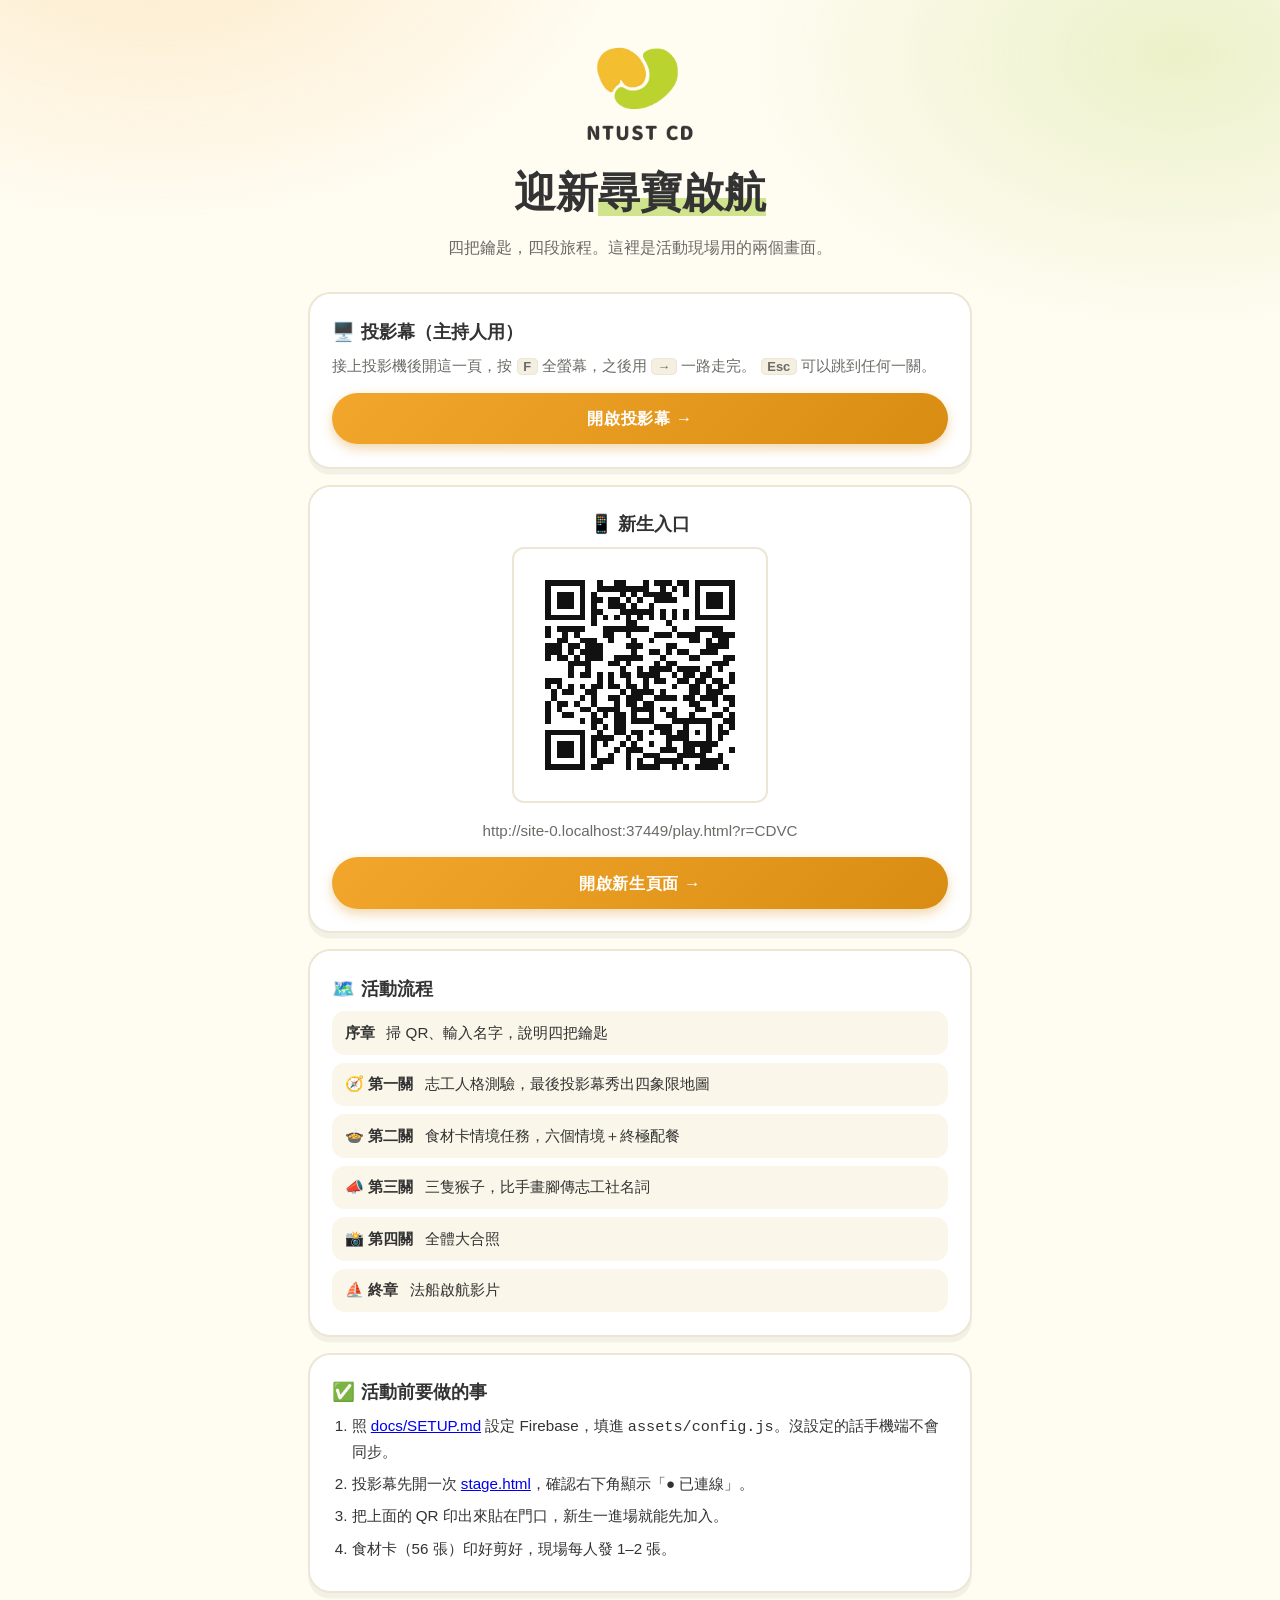
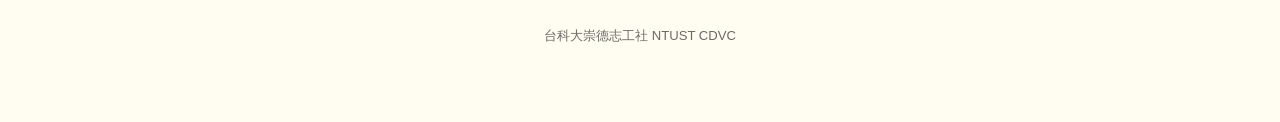
==== index.html @ 12985b8a "迎新尋寶網站：投影幕主控、手機同步、四關流程 投影幕 (stage.html) 用鍵盤跑完 56 個畫面，新生掃 QR 進 play.html 輸入名字後跟著主持人的節奏作答；兩端透過 Firebas" ====
<!DOCTYPE html>
<html lang="zh-Hant">
<head>
<meta charset="UTF-8">
<meta name="viewport" content="width=device-width, initial-scale=1">
<title>尋寶啟航｜台科大崇德志工社 迎新</title>
<meta name="description" content="台科大崇德志工社迎新活動的現場互動網站：志工人格測驗、食材卡任務、三隻猴子。">
<meta name="robots" content="noindex">
<link rel="icon" href="assets/logo1.webp">
<link rel="stylesheet" href="assets/theme.css">
<style>
  body{background:var(--cream);color:var(--ink);}
  body::before{
    content:"";position:fixed;inset:0;z-index:-1;
    background:
      radial-gradient(48rem 30rem at 12% -8%, rgba(242,167,44,.20), transparent 62%),
      radial-gradient(44rem 28rem at 92% 6%, rgba(169,206,59,.22), transparent 62%);
  }
  .wrap{width:100%;max-width:44rem;margin:0 auto;padding:2.5rem 1.25rem 4rem;}
  .logo{width:min(9rem,36vw);height:auto;display:block;margin:0 auto .75rem;}
  h1{margin:.25rem 0 .5rem;text-align:center;font-size:clamp(1.8rem,6vw,2.6rem);font-weight:900;}
  h1 em{font-style:normal;background:linear-gradient(180deg,transparent 62%,rgba(169,206,59,.55) 62%);}
  .lede{text-align:center;color:var(--ink-soft);margin:0 auto 2rem;max-width:28rem;}

  .card{
    background:var(--card);border:2px solid var(--line);border-radius:1.4rem;
    padding:1.4rem;box-shadow:0 .35rem 0 rgba(51,51,51,.06);margin-bottom:1rem;
  }
  .card h2{margin:0 0 .5rem;font-size:1.15rem;font-weight:900;}
  .card p{margin:0 0 .9rem;color:var(--ink-soft);font-size:.95rem;}
  .card .btn{width:100%;}

  .qrbox{text-align:center;}
  .qrbox .qr{width:min(16rem,60vw);margin:0 auto 1rem;border:2px solid var(--line);}
  .url{font-size:.82rem;color:var(--ink-soft);word-break:break-all;}

  ol{padding-left:1.2rem;margin:0;}
  ol li{margin-bottom:.5rem;font-size:.95rem;}
  kbd{
    font:inherit;font-size:.85em;padding:0 .35rem;border-radius:.3rem;
    background:#F4EFE0;border:1px solid var(--line);font-weight:800;
  }
  .flow{list-style:none;padding:0;margin:0;display:grid;gap:.5rem;}
  .flow li{
    display:flex;gap:.7rem;align-items:baseline;
    padding:.6rem .8rem;border-radius:.8rem;background:#FAF6EA;font-size:.95rem;
  }
  .flow b{flex:none;}
  .foot{margin-top:2rem;text-align:center;font-size:.82rem;color:var(--ink-soft);}
</style>
</head>
<body>
<main class="wrap">
  <img class="logo" src="assets/logo1.webp" alt="台科大崇德志工社社徽">
  <h1>迎新<em>尋寶啟航</em></h1>
  <p class="lede">四把鑰匙，四段旅程。這裡是活動現場用的兩個畫面。</p>

  <div class="card">
    <h2>🖥️ 投影幕（主持人用）</h2>
    <p>接上投影機後開這一頁，按 <kbd>F</kbd> 全螢幕，之後用 <kbd>→</kbd> 一路走完。
       <kbd>Esc</kbd> 可以跳到任何一關。</p>
    <a class="btn" href="stage.html">開啟投影幕 →</a>
  </div>

  <div class="card qrbox">
    <h2>📱 新生入口</h2>
    <div class="qr" id="qr"></div>
    <p class="url" id="url"></p>
    <a class="btn" href="play.html">開啟新生頁面 →</a>
  </div>

  <div class="card">
    <h2>🗺️ 活動流程</h2>
    <ul class="flow">
      <li><b>序章</b><span>掃 QR、輸入名字，說明四把鑰匙</span></li>
      <li><b>🧭 第一關</b><span>志工人格測驗，最後投影幕秀出四象限地圖</span></li>
      <li><b>🍲 第二關</b><span>食材卡情境任務，六個情境＋終極配餐</span></li>
      <li><b>📣 第三關</b><span>三隻猴子，比手畫腳傳志工社名詞</span></li>
      <li><b>📸 第四關</b><span>全體大合照</span></li>
      <li><b>⛵ 終章</b><span>法船啟航影片</span></li>
    </ul>
  </div>

  <div class="card">
    <h2>✅ 活動前要做的事</h2>
    <ol>
      <li>照 <a href="docs/SETUP.md">docs/SETUP.md</a> 設定 Firebase，填進 <code>assets/config.js</code>。沒設定的話手機端不會同步。</li>
      <li>投影幕先開一次 <a href="stage.html">stage.html</a>，確認右下角顯示「● 已連線」。</li>
      <li>把上面的 QR 印出來貼在門口，新生一進場就能先加入。</li>
      <li>食材卡（56 張）印好剪好，現場每人發 1–2 張。</li>
    </ol>
  </div>

  <p class="foot">台科大崇德志工社 NTUST CDVC</p>
</main>

<script src="assets/config.js"></script>
<script src="assets/qrcode.js"></script>
<script src="assets/net.js"></script>
<script>
(function () {
  "use strict";
  var url = window.CDVC_NET.playUrl();
  document.getElementById("url").textContent = url;
  try {
    document.getElementById("qr").innerHTML = window.CDVC_QR.svg(url);
  } catch (e) {
    document.getElementById("qr").textContent = "QR 產生失敗";
  }
})();
</script>
</body>
</html>
---- assets/theme.css ----
/* ============================================================
   共用樣式：色票沿用社網 quiz.html，另外加一組給投影幕用的深色調。
   投影機的對比通常比螢幕差，深底亮字在後排看起來最清楚。
   ============================================================ */
:root{
  /* 社團色 */
  --orange:#F2A72C;
  --orange-dark:#D98C12;
  --green:#A9CE3B;
  --green-dark:#82A821;
  --ink:#333333;
  --ink-soft:#6b6b66;
  --cream:#FFFCF2;
  --card:#ffffff;
  --line:#EDE6D4;
  --err:#C4453B;

  /* 投影幕：夜海與藏寶圖 */
  --sea:#0B1B2B;
  --sea-2:#12293F;
  --sea-3:#1B3A57;
  --gold:#F5C451;
  --parchment:#F6E7C6;
  --foam:#CFE6F2;

  --font:"Noto Sans TC","PingFang TC","Microsoft JhengHei",-apple-system,
         BlinkMacSystemFont,"Segoe UI",sans-serif;
}

*,*::before,*::after{box-sizing:border-box;}

body{
  margin:0;
  font-family:var(--font);
  line-height:1.6;
  -webkit-font-smoothing:antialiased;
}

[hidden]{display:none!important;}

/* ---------- 按鈕 ---------- */
.btn{
  display:inline-flex;
  align-items:center;
  justify-content:center;
  gap:.45rem;
  padding:.8rem 1.6rem;
  border:none;
  border-radius:999px;
  background:linear-gradient(135deg,var(--orange),var(--orange-dark));
  color:#fff;
  font-family:inherit;
  font-size:1.02rem;
  font-weight:900;
  letter-spacing:.04em;
  cursor:pointer;
  text-decoration:none;
  box-shadow:0 .3rem .7rem rgba(217,140,18,.35);
  transition:transform .18s ease, box-shadow .18s ease, filter .18s ease;
}
.btn:hover{transform:translateY(-.15rem);box-shadow:0 .5rem 1rem rgba(217,140,18,.4);}
.btn:focus-visible{outline:3px solid var(--ink);outline-offset:3px;}
.btn[disabled]{filter:grayscale(.6);opacity:.6;cursor:not-allowed;transform:none;}

.btn--ghost{
  background:transparent;
  color:var(--ink-soft);
  border:2px solid var(--line);
  box-shadow:none;
  font-weight:700;
  font-size:.9rem;
  padding:.6rem 1.2rem;
}
.btn--ghost:hover{color:var(--ink);border-color:var(--ink-soft);box-shadow:none;}

/* ---------- QR ---------- */
.qr{
  display:block;
  background:#fff;
  border-radius:.75rem;
  padding:.5rem;
  line-height:0;
}
.qr svg{display:block;width:100%;height:auto;}

@media (prefers-reduced-motion:reduce){
  *{transition:none!important;animation:none!important;}
}
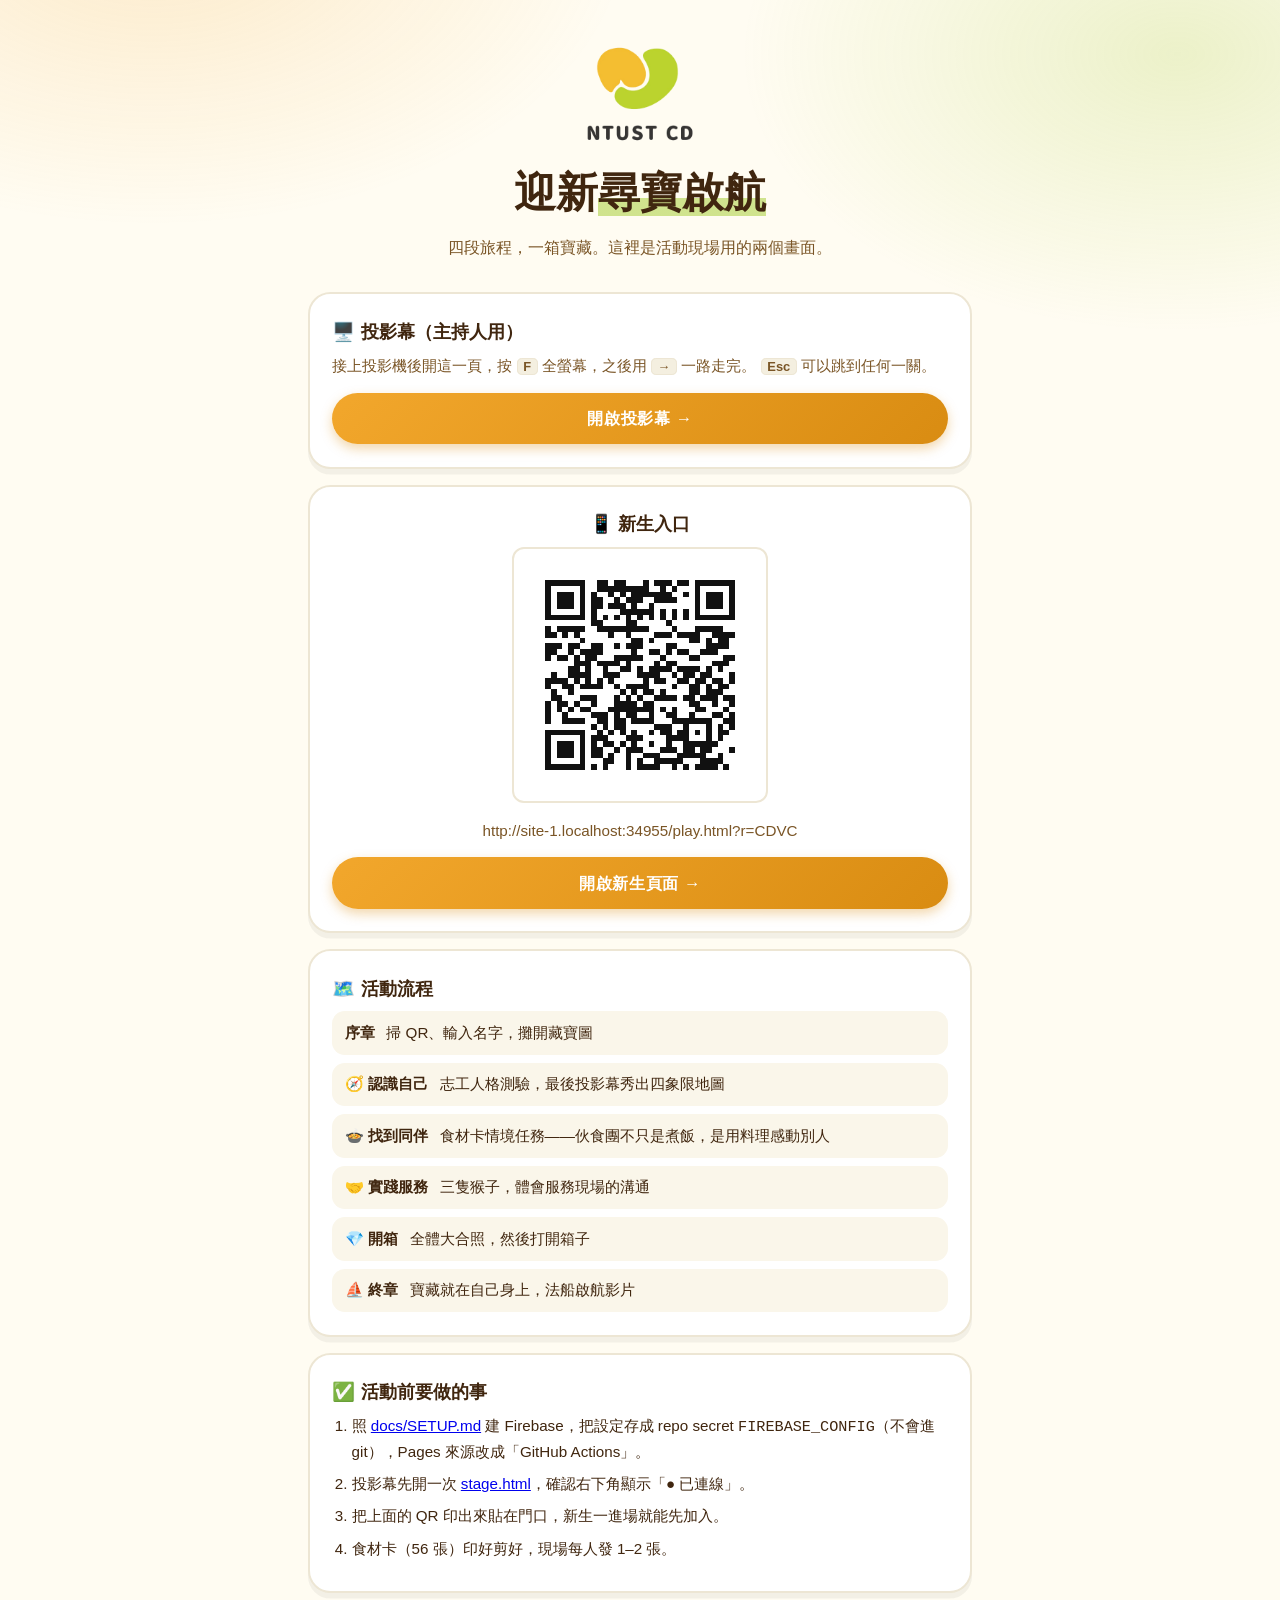
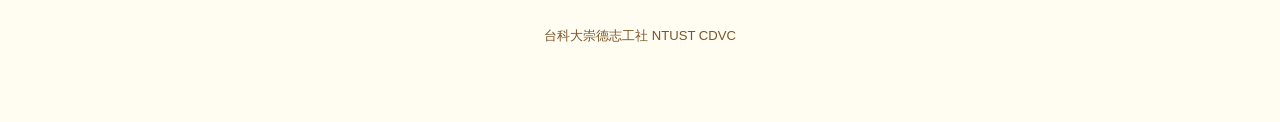
==== commit 073c3174: "改劇情線與配色，Firebase 設定移出版本庫 劇情改成一條線：認識自己 → 找到同伴 → 實踐服務 → 發現寶藏就在自己身上。 第四關從「大合照」變成「開箱」，箱子裡沒有金幣，只有剛剛拍的那張照片" ====
--- a/index.html
+++ b/index.html
@@ -53,7 +53,7 @@
 <main class="wrap">
   <img class="logo" src="assets/logo1.webp" alt="台科大崇德志工社社徽">
   <h1>迎新<em>尋寶啟航</em></h1>
-  <p class="lede">四把鑰匙，四段旅程。這裡是活動現場用的兩個畫面。</p>
+  <p class="lede">四段旅程，一箱寶藏。這裡是活動現場用的兩個畫面。</p>
 
   <div class="card">
     <h2>🖥️ 投影幕（主持人用）</h2>
@@ -72,19 +72,19 @@
   <div class="card">
     <h2>🗺️ 活動流程</h2>
     <ul class="flow">
-      <li><b>序章</b><span>掃 QR、輸入名字，說明四把鑰匙</span></li>
-      <li><b>🧭 第一關</b><span>志工人格測驗，最後投影幕秀出四象限地圖</span></li>
-      <li><b>🍲 第二關</b><span>食材卡情境任務，六個情境＋終極配餐</span></li>
-      <li><b>📣 第三關</b><span>三隻猴子，比手畫腳傳志工社名詞</span></li>
-      <li><b>📸 第四關</b><span>全體大合照</span></li>
-      <li><b>⛵ 終章</b><span>法船啟航影片</span></li>
+      <li><b>序章</b><span>掃 QR、輸入名字，攤開藏寶圖</span></li>
+      <li><b>🧭 認識自己</b><span>志工人格測驗，最後投影幕秀出四象限地圖</span></li>
+      <li><b>🍲 找到同伴</b><span>食材卡情境任務——伙食團不只是煮飯，是用料理感動別人</span></li>
+      <li><b>🤝 實踐服務</b><span>三隻猴子，體會服務現場的溝通</span></li>
+      <li><b>💎 開箱</b><span>全體大合照，然後打開箱子</span></li>
+      <li><b>⛵ 終章</b><span>寶藏就在自己身上，法船啟航影片</span></li>
     </ul>
   </div>
 
   <div class="card">
     <h2>✅ 活動前要做的事</h2>
     <ol>
-      <li>照 <a href="docs/SETUP.md">docs/SETUP.md</a> 設定 Firebase，填進 <code>assets/config.js</code>。沒設定的話手機端不會同步。</li>
+      <li>照 <a href="docs/SETUP.md">docs/SETUP.md</a> 建 Firebase，把設定存成 repo secret <code>FIREBASE_CONFIG</code>（不會進 git），Pages 來源改成「GitHub Actions」。</li>
       <li>投影幕先開一次 <a href="stage.html">stage.html</a>，確認右下角顯示「● 已連線」。</li>
       <li>把上面的 QR 印出來貼在門口，新生一進場就能先加入。</li>
       <li>食材卡（56 張）印好剪好，現場每人發 1–2 張。</li>
@@ -94,7 +94,8 @@
   <p class="foot">台科大崇德志工社 NTUST CDVC</p>
 </main>
 
-<script src="assets/config.js"></script>
+<script src="assets/settings.js"></script>
+<script src="assets/firebase-config.js"></script>
 <script src="assets/qrcode.js"></script>
 <script src="assets/net.js"></script>
 <script>
--- a/assets/theme.css
+++ b/assets/theme.css
@@ -1,27 +1,26 @@
-/* ============================================================
-   共用樣式：色票沿用社網 quiz.html，另外加一組給投影幕用的深色調。
-   投影機的對比通常比螢幕差，深底亮字在後排看起來最清楚。
-   ============================================================ */
 :root{
   /* 社團色 */
   --orange:#F2A72C;
   --orange-dark:#D98C12;
   --green:#A9CE3B;
   --green-dark:#82A821;
-  --ink:#333333;
-  --ink-soft:#6b6b66;
   --cream:#FFFCF2;
   --card:#ffffff;
   --line:#EDE6D4;
   --err:#C4453B;
 
-  /* 投影幕：夜海與藏寶圖 */
-  --sea:#0B1B2B;
-  --sea-2:#12293F;
-  --sea-3:#1B3A57;
-  --gold:#F5C451;
-  --parchment:#F6E7C6;
-  --foam:#CFE6F2;
+  /* 藏寶圖：曬過太陽的舊紙，配金、火橘、海水青。
+     投影幕用亮底，後排看得比深色底清楚，也更像一張地圖。 */
+  --paper:#FDF2D8;
+  --paper-2:#F7E3B4;
+  --paper-3:#EED49A;
+  --ink:#40260F;          /* 主文字：墨咖啡 */
+  --ink-2:#7A5526;        /* 次要文字 */
+  --ink-soft:#7A5526;     /* 手機端沿用的舊名字 */
+  --gold:#E9A317;
+  --amber:#F2A72C;
+  --flame:#E2621C;
+  --teal:#0E8C8F;
 
   --font:"Noto Sans TC","PingFang TC","Microsoft JhengHei",-apple-system,
          BlinkMacSystemFont,"Segoe UI",sans-serif;
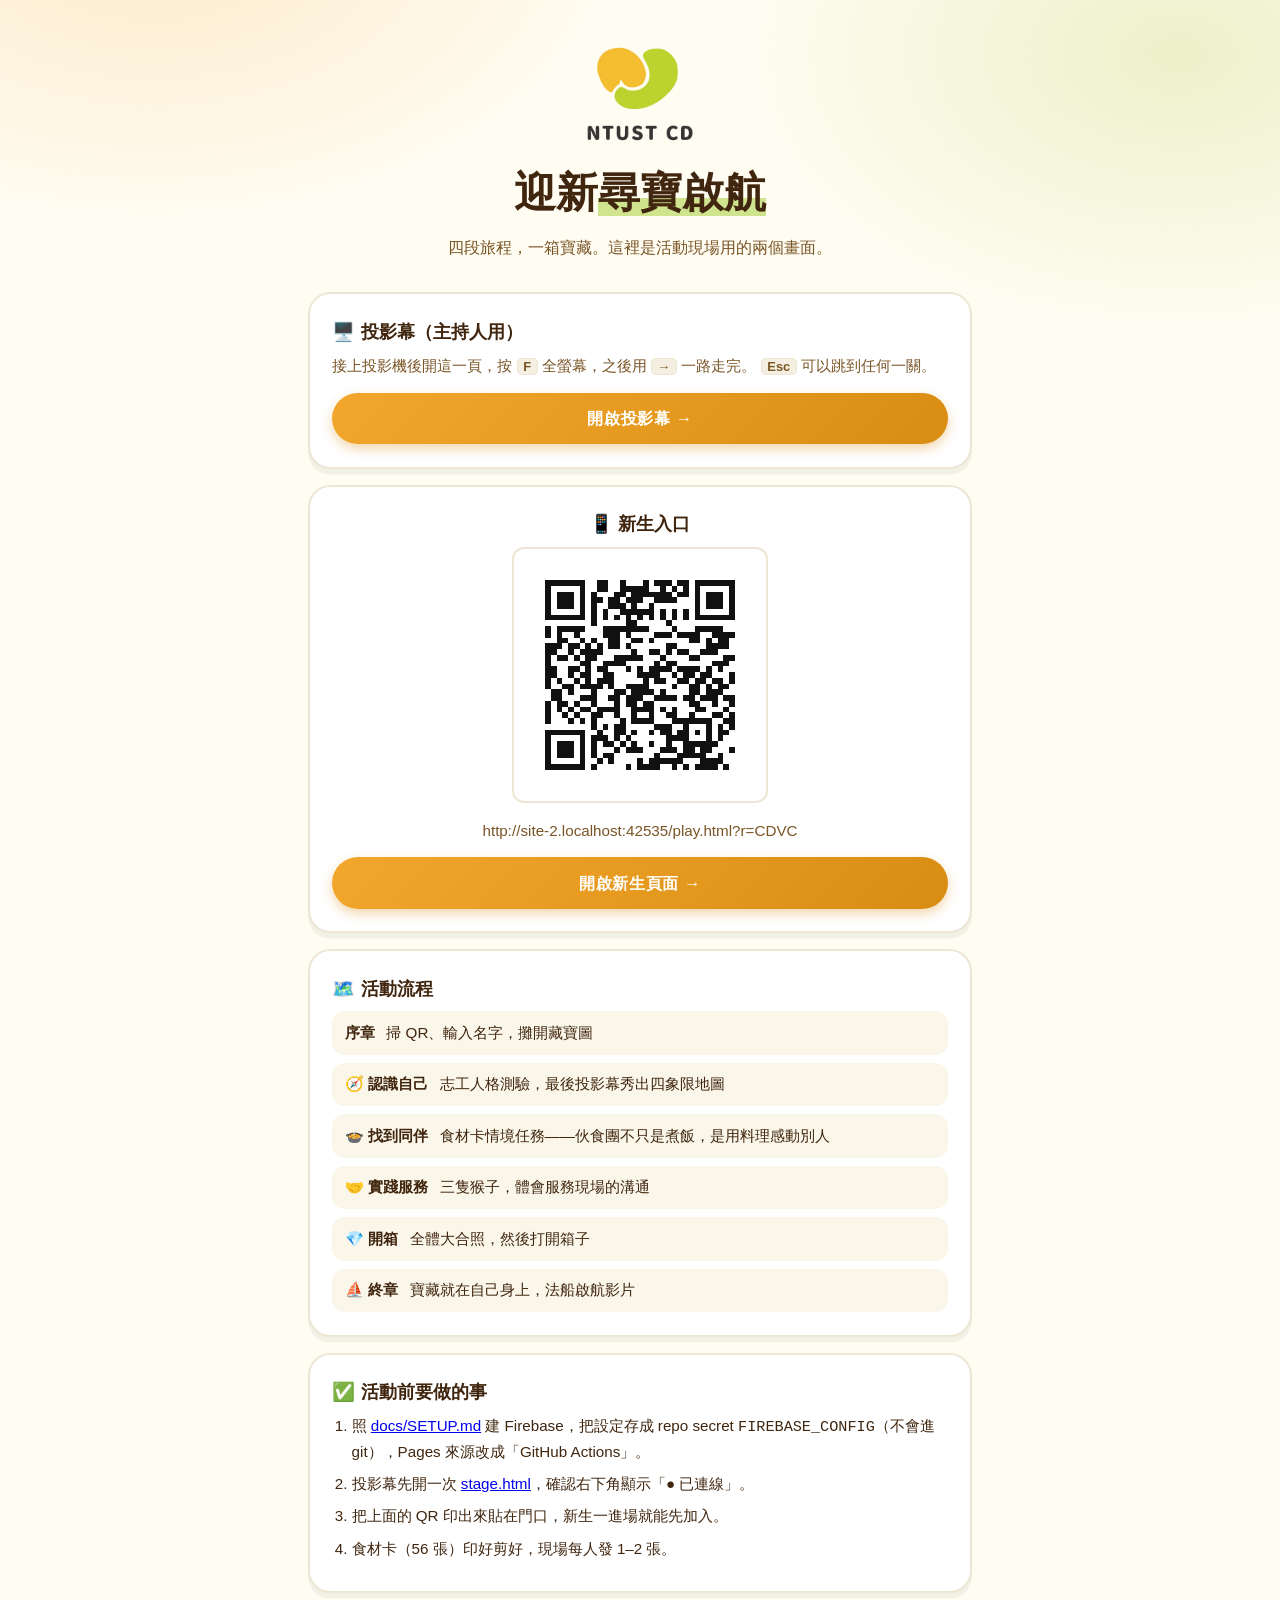
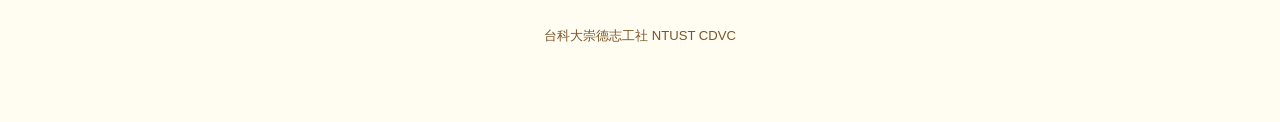
==== commit 469fdaf2: "emoji 行高、食材卡改新生視角、第三段收尾換引言與照片牆 emoji 的字身比中文高，行高給 1.0~1.1 會讓它的頭超出行框壓到上一行的字。 用 canvas 的 actualBounding" ====
--- a/index.html
+++ b/index.html
@@ -3,7 +3,7 @@
 <head>
 <meta charset="UTF-8">
 <meta name="viewport" content="width=device-width, initial-scale=1">
-<title>尋寶啟航｜台科大崇德志工社 迎新</title>
+<title>尋寶啟航｜台科大天心伙食團 迎新</title>
 <meta name="description" content="台科大崇德志工社迎新活動的現場互動網站：志工人格測驗、食材卡任務、三隻猴子。">
 <meta name="robots" content="noindex">
 <link rel="icon" href="assets/logo1.webp">
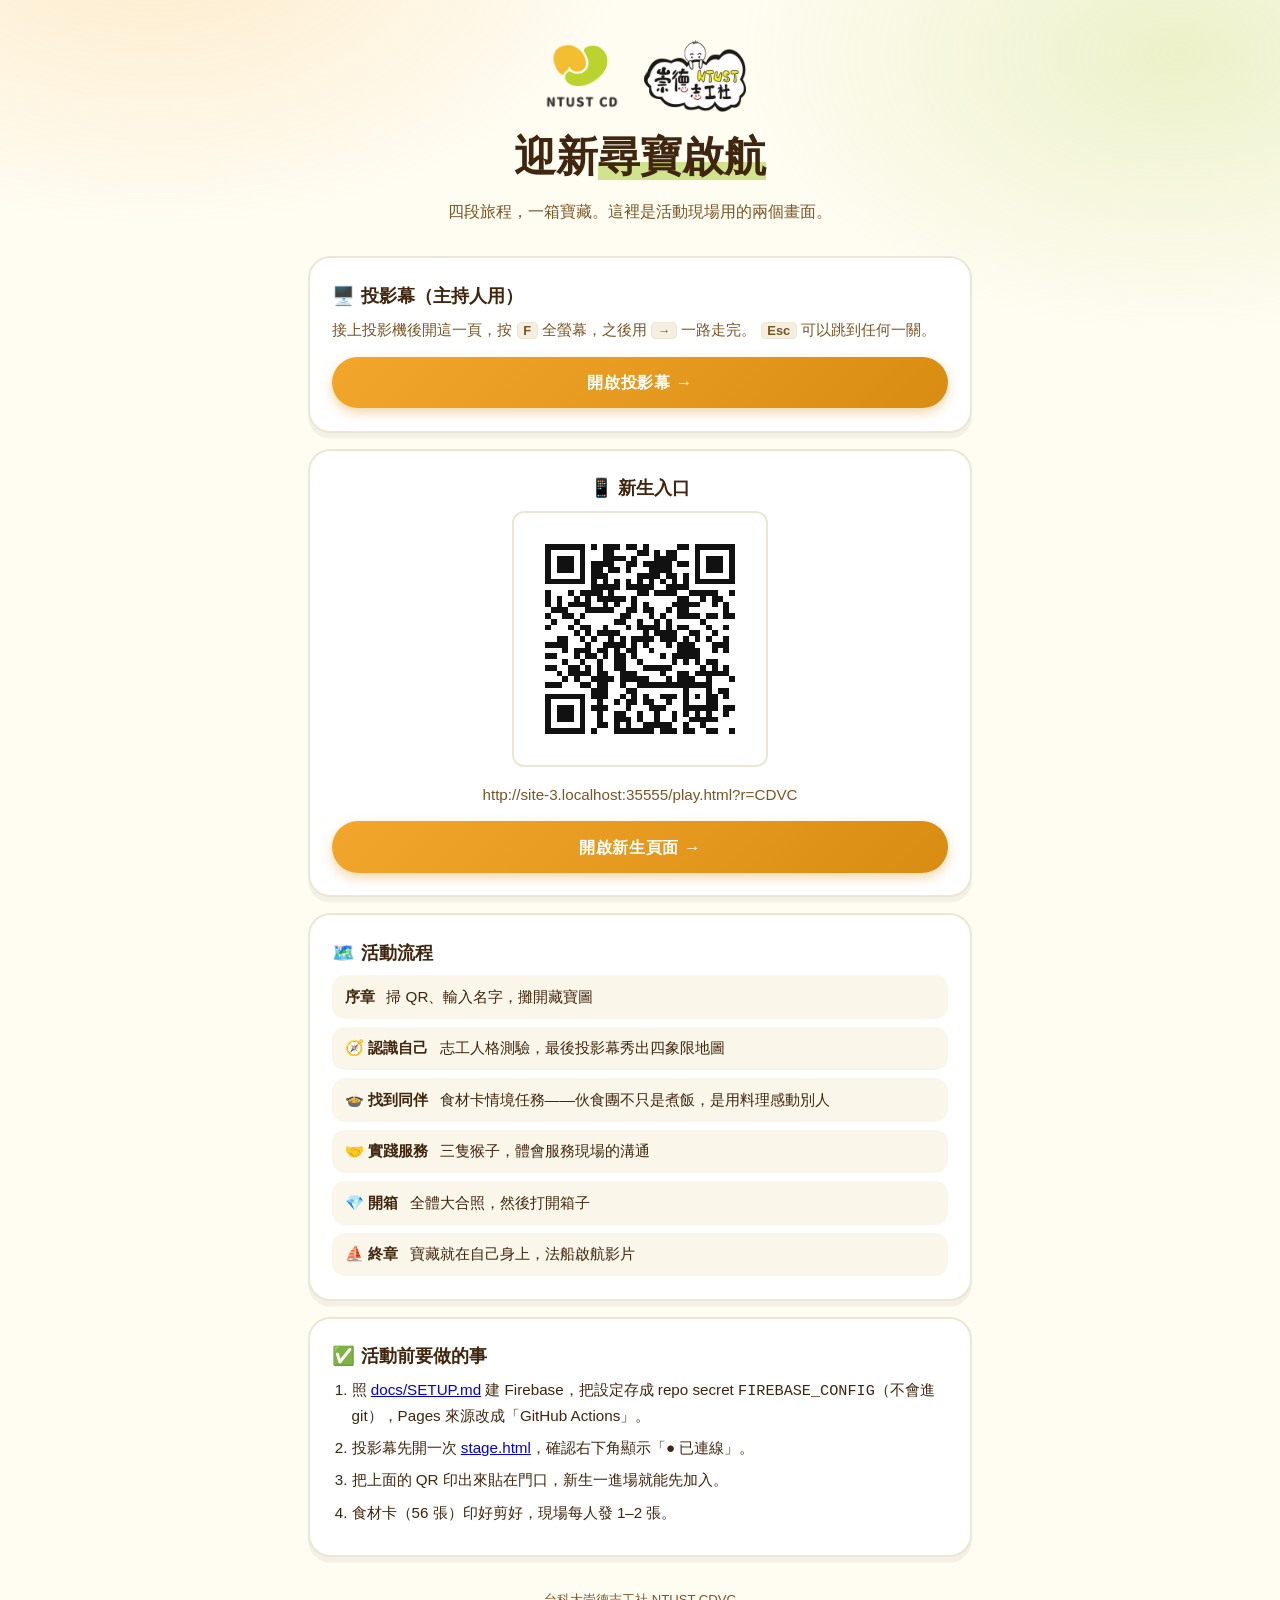
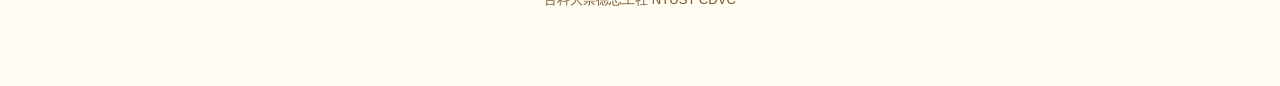
==== commit 5401740c: "結束卡加上崇德禮讚、報名 QR、行事曆與第二顆社徽 配樂原本只能綁在關卡上，改成單一畫面也能自己指定，結束卡因此可以放 media/崇德禮讚.mp3，而同屬終章的法船影片維持靜音、不跟影片打架。 實測" ====
--- a/index.html
+++ b/index.html
@@ -17,7 +17,8 @@
       radial-gradient(44rem 28rem at 92% 6%, rgba(169,206,59,.22), transparent 62%);
   }
   .wrap{width:100%;max-width:44rem;margin:0 auto;padding:2.5rem 1.25rem 4rem;}
-  .logo{width:min(9rem,36vw);height:auto;display:block;margin:0 auto .75rem;}
+  .logos{display:flex;align-items:center;justify-content:center;gap:.9rem;margin-bottom:.75rem;}
+  .logos img{height:min(4.5rem,18vw);width:auto;display:block;}
   h1{margin:.25rem 0 .5rem;text-align:center;font-size:clamp(1.8rem,6vw,2.6rem);font-weight:900;}
   h1 em{font-style:normal;background:linear-gradient(180deg,transparent 62%,rgba(169,206,59,.55) 62%);}
   .lede{text-align:center;color:var(--ink-soft);margin:0 auto 2rem;max-width:28rem;}
@@ -51,7 +52,10 @@
 </head>
 <body>
 <main class="wrap">
-  <img class="logo" src="assets/logo1.webp" alt="台科大崇德志工社社徽">
+  <div class="logos">
+    <img src="assets/logo1.webp" alt="台科大崇德志工社社徽">
+    <img src="assets/logo2.webp" alt="台科大崇德志工社">
+  </div>
   <h1>迎新<em>尋寶啟航</em></h1>
   <p class="lede">四段旅程，一箱寶藏。這裡是活動現場用的兩個畫面。</p>
 
